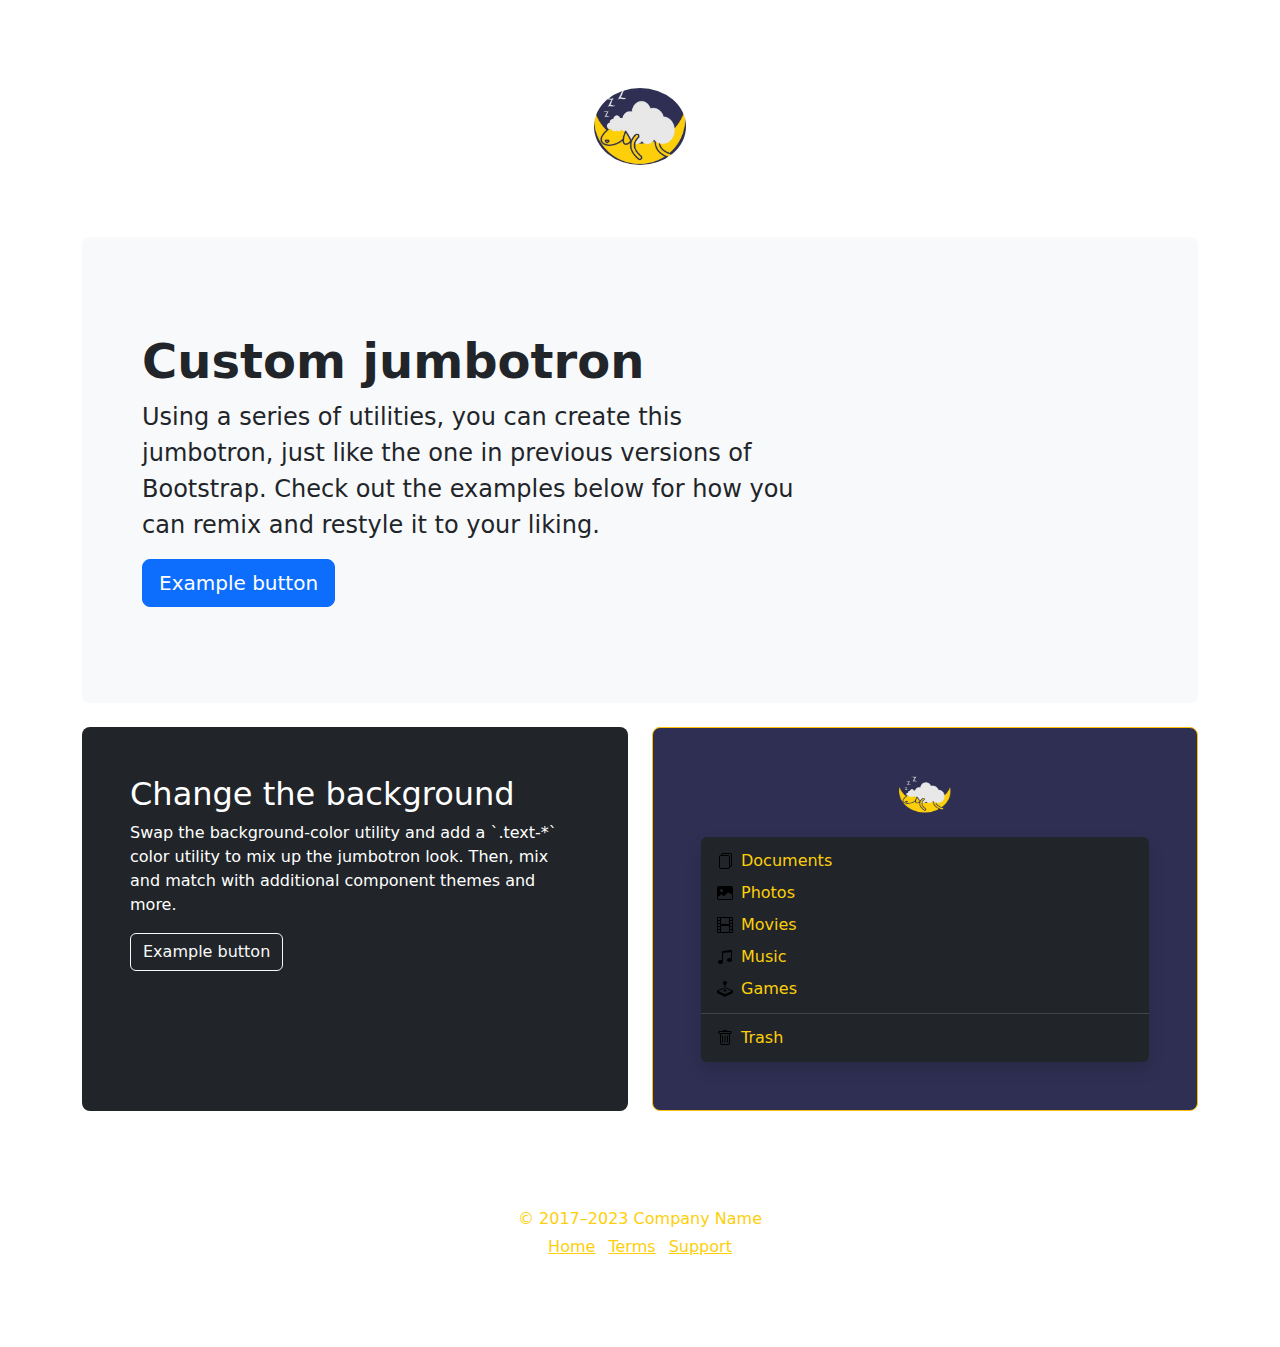
==== aplicacao.html @ 6c1e2eb8 "Add files via upload" ====
<!doctype html>
<html lang="pt-br" data-bs-theme="auto">
  <head><script src="assets/js/color-modes.js"></script>

    <meta charset="utf-8">
    <meta name="viewport" content="width=device-width, initial-scale=1">
    
    <title>PI</title>

    

    
<link rel="stylesheet" type="text/css" href="headers.css">
<link href="assets/dist/css/bootstrap.min.css" rel="stylesheet">
  </head>
  <body class="w-auto p-3 bgcor9">
  <svg xmlns="http://www.w3.org/2000/svg" style="display: none;">
  <symbol id="film" viewBox="0 0 16 16">
    <path d="M0 1a1 1 0 0 1 1-1h14a1 1 0 0 1 1 1v14a1 1 0 0 1-1 1H1a1 1 0 0 1-1-1V1zm4 0v6h8V1H4zm8 8H4v6h8V9zM1 1v2h2V1H1zm2 3H1v2h2V4zM1 7v2h2V7H1zm2 3H1v2h2v-2zm-2 3v2h2v-2H1zM15 1h-2v2h2V1zm-2 3v2h2V4h-2zm2 3h-2v2h2V7zm-2 3v2h2v-2h-2zm2 3h-2v2h2v-2z"/>
  </symbol>

  <symbol id="joystick" viewBox="0 0 16 16">
    <path d="M10 2a2 2 0 0 1-1.5 1.937v5.087c.863.083 1.5.377 1.5.726 0 .414-.895.75-2 .75s-2-.336-2-.75c0-.35.637-.643 1.5-.726V3.937A2 2 0 1 1 10 2z"/>
    <path d="M0 9.665v1.717a1 1 0 0 0 .553.894l6.553 3.277a2 2 0 0 0 1.788 0l6.553-3.277a1 1 0 0 0 .553-.894V9.665c0-.1-.06-.19-.152-.23L9.5 6.715v.993l5.227 2.178a.125.125 0 0 1 .001.23l-5.94 2.546a2 2 0 0 1-1.576 0l-5.94-2.546a.125.125 0 0 1 .001-.23L6.5 7.708l-.013-.988L.152 9.435a.25.25 0 0 0-.152.23z"/>
  </symbol>

  <symbol id="music-note-beamed" viewBox="0 0 16 16">
    <path d="M6 13c0 1.105-1.12 2-2.5 2S1 14.105 1 13c0-1.104 1.12-2 2.5-2s2.5.896 2.5 2zm9-2c0 1.105-1.12 2-2.5 2s-2.5-.895-2.5-2 1.12-2 2.5-2 2.5.895 2.5 2z"/>
    <path fill-rule="evenodd" d="M14 11V2h1v9h-1zM6 3v10H5V3h1z"/>
    <path d="M5 2.905a1 1 0 0 1 .9-.995l8-.8a1 1 0 0 1 1.1.995V3L5 4V2.905z"/>
  </symbol>

  <symbol id="files" viewBox="0 0 16 16">
    <path d="M13 0H6a2 2 0 0 0-2 2 2 2 0 0 0-2 2v10a2 2 0 0 0 2 2h7a2 2 0 0 0 2-2 2 2 0 0 0 2-2V2a2 2 0 0 0-2-2zm0 13V4a2 2 0 0 0-2-2H5a1 1 0 0 1 1-1h7a1 1 0 0 1 1 1v10a1 1 0 0 1-1 1zM3 4a1 1 0 0 1 1-1h7a1 1 0 0 1 1 1v10a1 1 0 0 1-1 1H4a1 1 0 0 1-1-1V4z"/>
  </symbol>

  <symbol id="image-fill" viewBox="0 0 16 16">
    <path d="M.002 3a2 2 0 0 1 2-2h12a2 2 0 0 1 2 2v10a2 2 0 0 1-2 2h-12a2 2 0 0 1-2-2V3zm1 9v1a1 1 0 0 0 1 1h12a1 1 0 0 0 1-1V9.5l-3.777-1.947a.5.5 0 0 0-.577.093l-3.71 3.71-2.66-1.772a.5.5 0 0 0-.63.062L1.002 12zm5-6.5a1.5 1.5 0 1 0-3 0 1.5 1.5 0 0 0 3 0z"/>
  </symbol>

  <symbol id="trash" viewBox="0 0 16 16">
    <path d="M5.5 5.5A.5.5 0 0 1 6 6v6a.5.5 0 0 1-1 0V6a.5.5 0 0 1 .5-.5zm2.5 0a.5.5 0 0 1 .5.5v6a.5.5 0 0 1-1 0V6a.5.5 0 0 1 .5-.5zm3 .5a.5.5 0 0 0-1 0v6a.5.5 0 0 0 1 0V6z"/>
    <path fill-rule="evenodd" d="M14.5 3a1 1 0 0 1-1 1H13v9a2 2 0 0 1-2 2H5a2 2 0 0 1-2-2V4h-.5a1 1 0 0 1-1-1V2a1 1 0 0 1 1-1H6a1 1 0 0 1 1-1h2a1 1 0 0 1 1 1h3.5a1 1 0 0 1 1 1v1zM4.118 4 4 4.059V13a1 1 0 0 0 1 1h6a1 1 0 0 0 1-1V4.059L11.882 4H4.118zM2.5 3V2h11v1h-11z"/>
  </symbol>

  <symbol id="question-circle" viewBox="0 0 16 16">
    <path d="M8 15A7 7 0 1 1 8 1a7 7 0 0 1 0 14zm0 1A8 8 0 1 0 8 0a8 8 0 0 0 0 16z"/>
    <path d="M5.255 5.786a.237.237 0 0 0 .241.247h.825c.138 0 .248-.113.266-.25.09-.656.54-1.134 1.342-1.134.686 0 1.314.343 1.314 1.168 0 .635-.374.927-.965 1.371-.673.489-1.206 1.06-1.168 1.987l.003.217a.25.25 0 0 0 .25.246h.811a.25.25 0 0 0 .25-.25v-.105c0-.718.273-.927 1.01-1.486.609-.463 1.244-.977 1.244-2.056 0-1.511-1.276-2.241-2.673-2.241-1.267 0-2.655.59-2.75 2.286zm1.557 5.763c0 .533.425.927 1.01.927.609 0 1.028-.394 1.028-.927 0-.552-.42-.94-1.029-.94-.584 0-1.009.388-1.009.94z"/>
  </symbol>

  <symbol id="arrow-left-short" viewBox="0 0 16 16">
    <path fill-rule="evenodd" d="M12 8a.5.5 0 0 1-.5.5H5.707l2.147 2.146a.5.5 0 0 1-.708.708l-3-3a.5.5 0 0 1 0-.708l3-3a.5.5 0 1 1 .708.708L5.707 7.5H11.5a.5.5 0 0 1 .5.5z"/>
  </symbol>

  <symbol id="arrow-right-short" viewBox="0 0 16 16">
    <path fill-rule="evenodd" d="M4 8a.5.5 0 0 1 .5-.5h5.793L8.146 5.354a.5.5 0 1 1 .708-.708l3 3a.5.5 0 0 1 0 .708l-3 3a.5.5 0 0 1-.708-.708L10.293 8.5H4.5A.5.5 0 0 1 4 8z"/>
  </symbol>
</svg>
<main>
  <div class="container py-4">
    <div class="py-5 text-center txtcor1">
        <img class="d-block mx-auto mb-4 rounded-circle" src="imagem/logo1.jpg" alt="" width="92" height="77">
    </div>
    

    <div class="p-5 mb-4 bg-body-tertiary rounded-3">
      <div class="container-fluid py-5">
        <h1 class="display-5 fw-bold">Custom jumbotron</h1>
        <p class="col-md-8 fs-4">Using a series of utilities, you can create this jumbotron, just like the one in previous versions of Bootstrap. Check out the examples below for how you can remix and restyle it to your liking.</p>
        <button class="btn btn-primary btn-lg" type="button">Example button</button>
      </div>
    </div>

    <div class="row align-items-md-stretch">
      <div class="col-md-6">
        <div class="h-100 p-5 text-bg-dark rounded-3">
          <h2>Change the background</h2>
          <p>Swap the background-color utility and add a `.text-*` color utility to mix up the jumbotron look. Then, mix and match with additional component themes and more.</p>
          <button class="btn btn-outline-light" type="button">Example button</button>
        </div>
      </div>
      <div class="col-md-6">
        <div class="h-100 p-5 bgcor6 rounded-3 border border-warning"> 
          <img class="d-block mx-auto mb-4" src="imagem/logo1.jpg" alt="" width="52" height="37">

          <ul class="dropdown-menu d-block position-static mx-0 border-0 shadow w-220px " data-bs-theme="dark">
            <li>
              <a class="dropdown-item d-flex gap-2 align-items-center" href="#">
                <svg class="bi" width="16" height="16"><use xlink:href="#files"/></svg>
                <h7 class="txtcor1">Documents</h7>
              </a>
            </li>
           <li>
              <a class="dropdown-item d-flex gap-2 align-items-center" href="#">
                <svg class="bi" width="16" height="16"><use xlink:href="#image-fill"/></svg>
                <h7 class="txtcor1">Photos</h7>
              </a>
            </li>
            <li>
              <a class="dropdown-item d-flex gap-2 align-items-center" href="#">
                <svg class="bi" width="16" height="16"><use xlink:href="#film"/></svg>
                <h7 class="txtcor1">Movies</h7>
              </a>
            </li>
            <li>
              <a class="dropdown-item d-flex gap-2 align-items-center " href="https://youtu.be/lP3I1KeKOLs"target="_blank">
                <svg class="bi" width="16" height="16"><use xlink:href="#music-note-beamed"/></svg>
                <h7 class="txtcor1">Music</h7>
              </a>
            </li>
            <li>
              <a class="dropdown-item d-flex gap-2 align-items-center" href="#">
                <svg class="bi" width="16" height="16"><use xlink:href="#joystick"/></svg>
                <h7 class="txtcor1">Games</h7>
              </a>
            </li>
            <li><hr class="dropdown-divider"></li>
            <li>
              <a class="dropdown-item d-flex gap-2 align-items-center" href="#">
                <svg class="bi" width="16" height="16"><use xlink:href="#trash"/></svg>
                <h7 class="txtcor1">Trash</h7>
             </a>
            </li>
         </ul>
        </div>
      </div>
    </div>

    <footer class="my-5 pt-5 text-body-secondary text-center text-small">
        <p class="mb-1 txtcor1">&copy; 2017–2023 Company Name</p>
        <ul class="list-inline">
          <li class="list-inline-item "><a class="txtcor1" href="index.html">Home</a></li>
          <li class="list-inline-item"><a class="txtcor1" href="#">Terms</a></li>
          <li class="list-inline-item"><a class="txtcor1" href="#">Support</a></li>
        </ul>
    </footer>
  </div>
</main>
  </body>
</html>
---- headers.css ----
:root {
   --cor1: #172C3C;  /* sleep modeby annajak HEX 172C3C e RGB 23,44,60*/ 
   --cor2: #274862; /* zzzzzzz by annajak HEX 274862 e RGB 39,72,98*/ 
   --cor3: #995052;    /*slow heartbeatsby annajak HEX 995052 e RGB 153,80,82*/
   --cor4: #D96831;     /* falling asleepby annajak HEX D96831 e RGB 217,104,49*/
   --cor5: #E6B33D;  /*a new day will startby annajak HEX E6B33D e RGB 230,179,61*/
   --cor6: #2F2F53; /*Cor logo fundo HEX 2F2F53 e RGB 47,47,83*/
   --cor7: #FDCF0A; /*Cor logo fundo HEX FDCF0A e RGB 253,207,10*/
   --cor8: #056E87; 
   --cor10: #000000;
}
.bgcor1 {background-color: var(--cor1);}
.bgcor2  {background-color: var(--cor2);}
.bgcor3     {background-color: var(--cor3);}
.bgcor4 {background-color: var(--cor4);}
.bgcor5    {background-color: var(--cor5);}
.bgcor6    {background-color: var(--cor6);}
.bgcor8   {background-color: var(--cor8);}
.bgcor9   {
  background-image: url("imagem/bgceu.jpg");
  background-size: 100%; 
}
.bgcor10   {
  background-image: url("imagem/bg2.jpg");
  background-size: cover; /*https://www.freepik.com/free-photo/rear-view-woman-stretching-body-after-awakening-bed_3699872.htm#page=2&query=good%20dream&position=9&from_view=search&track=ais*/
  background-position: center;
  background-repeat: no-repeat;
}
.bgcor11   {
  background-image: url("imagem/bg3.jpg");
  background-size: cover; /*https://www.freepik.com/free-photo/rear-view-woman-stretching-body-after-awakening-bed_3699872.htm#page=2&query=good%20dream&position=9&from_view=search&track=ais*/
}
.bgcor12   {background-color: var(--cor7);}


.txtcor1   {color: var(--cor7);}
.txtcor2 {color:  var(--cor10);}
.txtcor3 {color:  var(--cor6);}

.bordaamarela {border-color: var(--cor7);}

body {
  height:100%; 
  width:100%;
}
header{
  border-radius: 5px;
  height: 100px;
  width: 1100px;
}

body {
  border-radius: 3px;
  display: flex;
  align-items: center;
  flex-direction: column;
}

.form-signin {
  max-width: 330px;
  padding: 15px;
}

.form-signin .form-floating:focus-within {
  z-index: 2;
}

.form-signin input[type="email"] {
  margin-bottom: -1px;
  border-bottom-right-radius: 0;
  border-bottom-left-radius: 0;
}

.form-signin input[type="password"] {
  margin-bottom: 10px;
  border-top-left-radius: 0;
  border-top-right-radius: 0;
}
.btn-primeiro{background-color:var(--cor6); color:var(--cor7);border-color:var(--cor7)}
.btn-segundo{background-color:var(--cor7); color:var(--cor6);border-color:var(--cor7)}
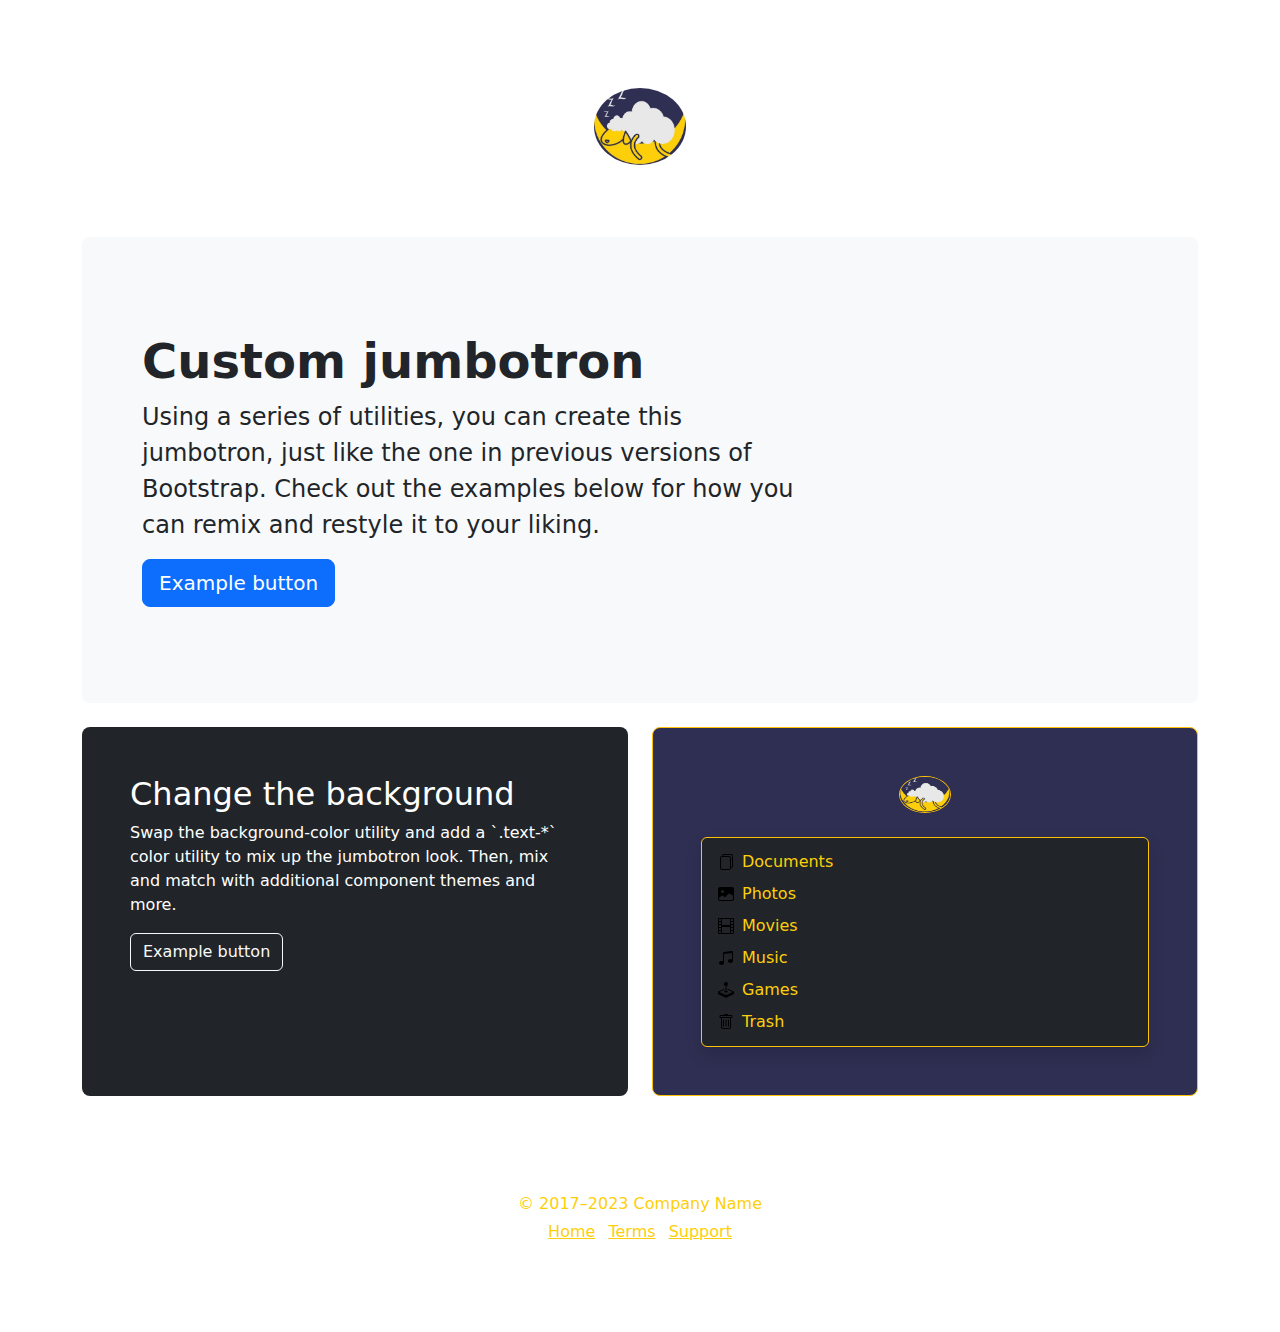
==== commit ca24d1e1: "Add files via upload" ====
--- a/aplicacao.html
+++ b/aplicacao.html
@@ -81,9 +81,9 @@
       </div>
       <div class="col-md-6">
         <div class="h-100 p-5 bgcor6 rounded-3 border border-warning"> 
-          <img class="d-block mx-auto mb-4" src="imagem/logo1.jpg" alt="" width="52" height="37">
+          <img class="d-block mx-auto mb-4 border border-warning rounded-circle" src="imagem/logo1.jpg" alt="" width="52" height="37">
 
-          <ul class="dropdown-menu d-block position-static mx-0 border-0 shadow w-220px " data-bs-theme="dark">
+          <ul class="dropdown-menu d-block position-static mx-0 border border-warning shadow w-220px " data-bs-theme="dark">
             <li>
               <a class="dropdown-item d-flex gap-2 align-items-center" href="#">
                 <svg class="bi" width="16" height="16"><use xlink:href="#files"/></svg>
@@ -114,7 +114,7 @@
                 <h7 class="txtcor1">Games</h7>
               </a>
             </li>
-            <li><hr class="dropdown-divider"></li>
+            
             <li>
               <a class="dropdown-item d-flex gap-2 align-items-center" href="#">
                 <svg class="bi" width="16" height="16"><use xlink:href="#trash"/></svg>
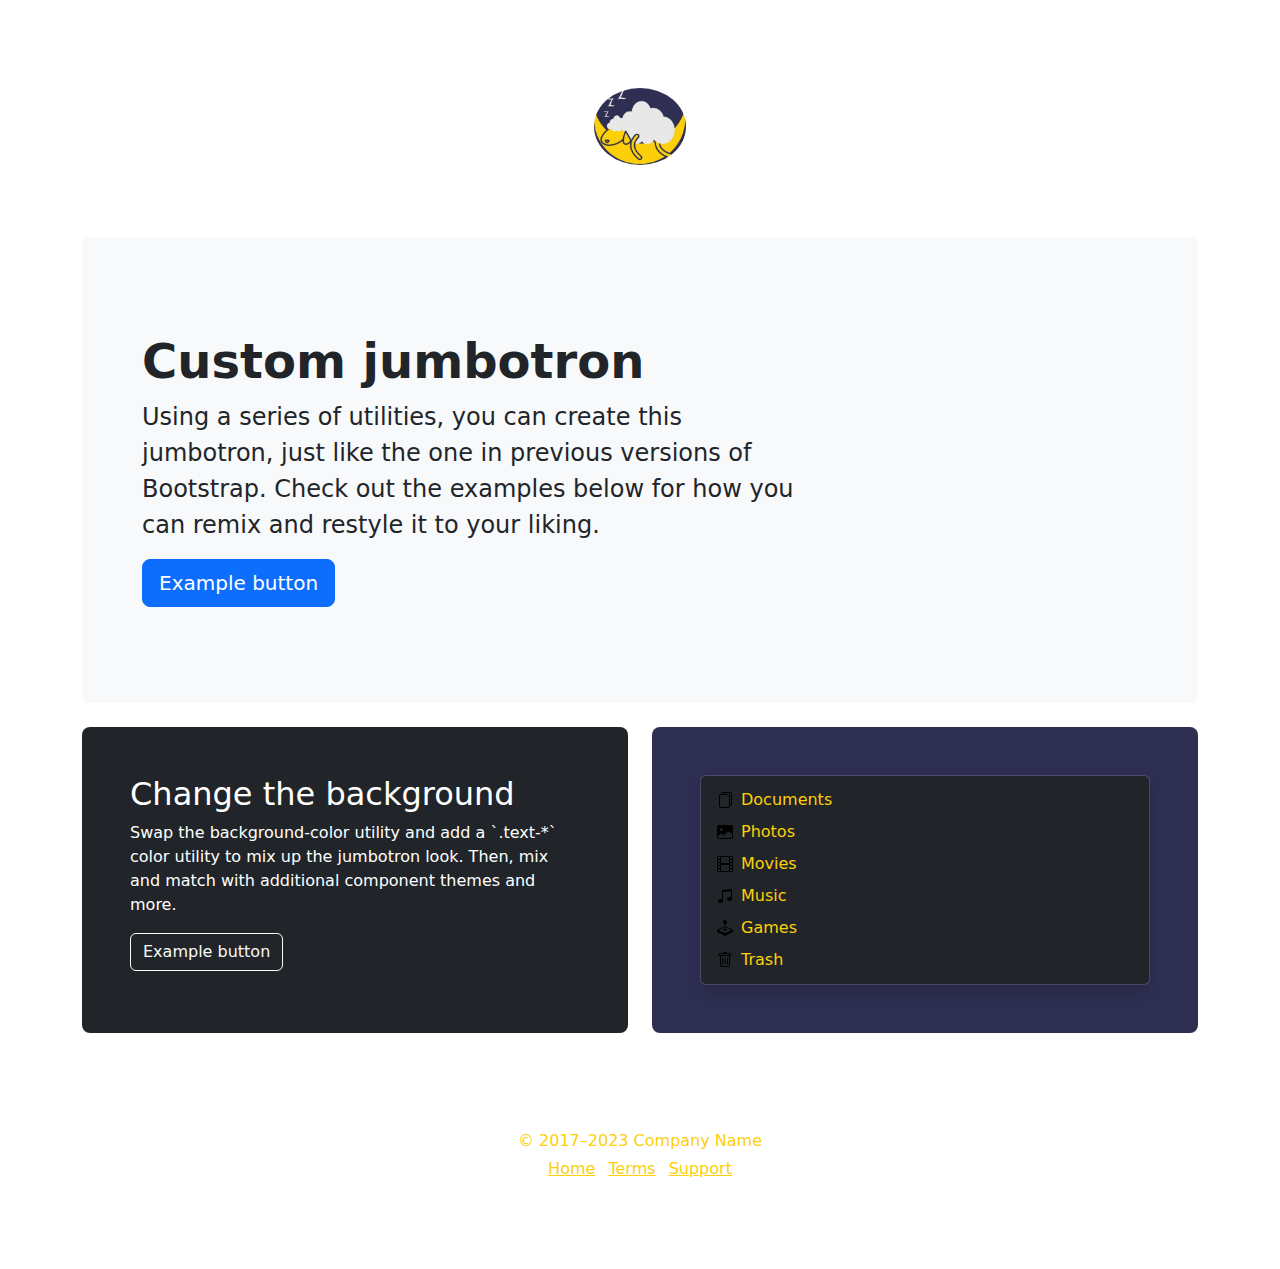
==== commit 3193f413: "Att do cadastro e aplicação" ====
--- a/aplicacao.html
+++ b/aplicacao.html
@@ -80,10 +80,10 @@
         </div>
       </div>
       <div class="col-md-6">
-        <div class="h-100 p-5 bgcor6 rounded-3 border border-warning"> 
-          <img class="d-block mx-auto mb-4 border border-warning rounded-circle" src="imagem/logo1.jpg" alt="" width="52" height="37">
+        <div class="h-100 p-5 bgcor6 rounded-3"> 
+          
 
-          <ul class="dropdown-menu d-block position-static mx-0 border border-warning shadow w-220px " data-bs-theme="dark">
+          <ul class="dropdown-menu d-block position-static mx-0 shadow w-220px " data-bs-theme="dark">
             <li>
               <a class="dropdown-item d-flex gap-2 align-items-center" href="#">
                 <svg class="bi" width="16" height="16"><use xlink:href="#files"/></svg>
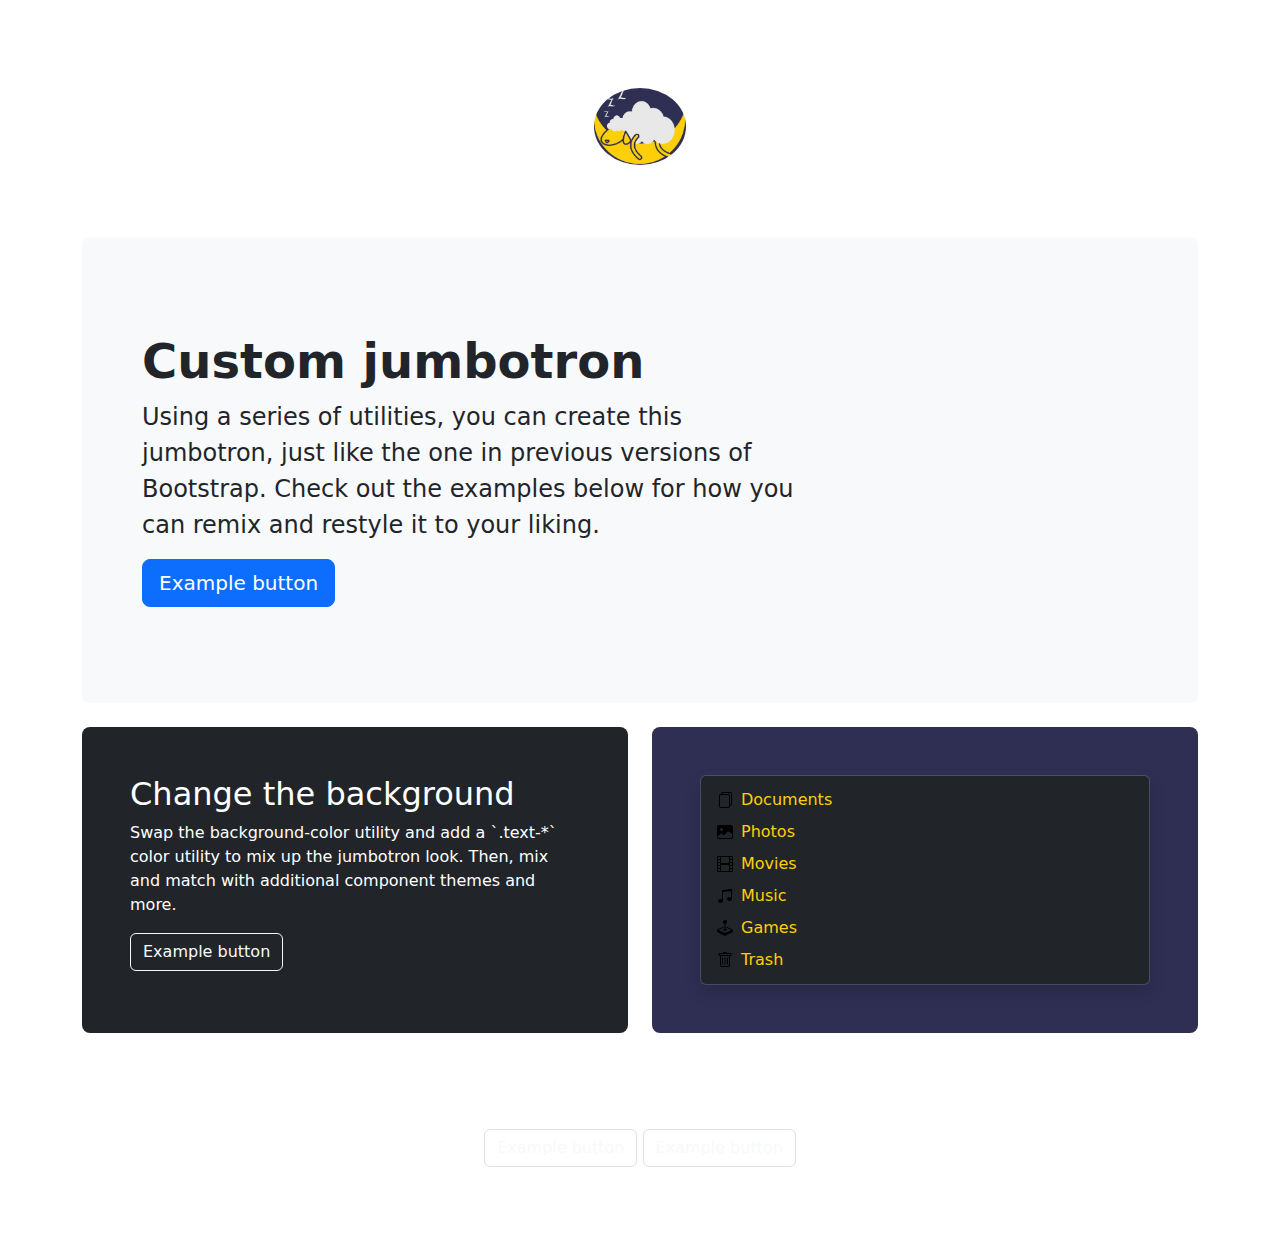
==== commit d87e1c6d: "Add files via upload" ====
--- a/aplicacao.html
+++ b/aplicacao.html
@@ -9,9 +9,9 @@
 
     
 
+    <link rel="stylesheet" type="text/css" href="headers.css">
     
-<link rel="stylesheet" type="text/css" href="headers.css">
-<link href="assets/dist/css/bootstrap.min.css" rel="stylesheet">
+    <link href="assets/dist/css/bootstrap.min.css" rel="stylesheet">
   </head>
   <body class="w-auto p-3 bgcor9">
   <svg xmlns="http://www.w3.org/2000/svg" style="display: none;">
@@ -124,14 +124,15 @@
          </ul>
         </div>
       </div>
+      
     </div>
 
     <footer class="my-5 pt-5 text-body-secondary text-center text-small">
-        <p class="mb-1 txtcor1">&copy; 2017–2023 Company Name</p>
+        
         <ul class="list-inline">
-          <li class="list-inline-item "><a class="txtcor1" href="index.html">Home</a></li>
-          <li class="list-inline-item"><a class="txtcor1" href="#">Terms</a></li>
-          <li class="list-inline-item"><a class="txtcor1" href="#">Support</a></li>
+          <button class="btn btn-outline-light border" type="button">Example button</button>
+          <button class="btn btn-outline-light border" type="button">Example button</button>
+          
         </ul>
     </footer>
   </div>
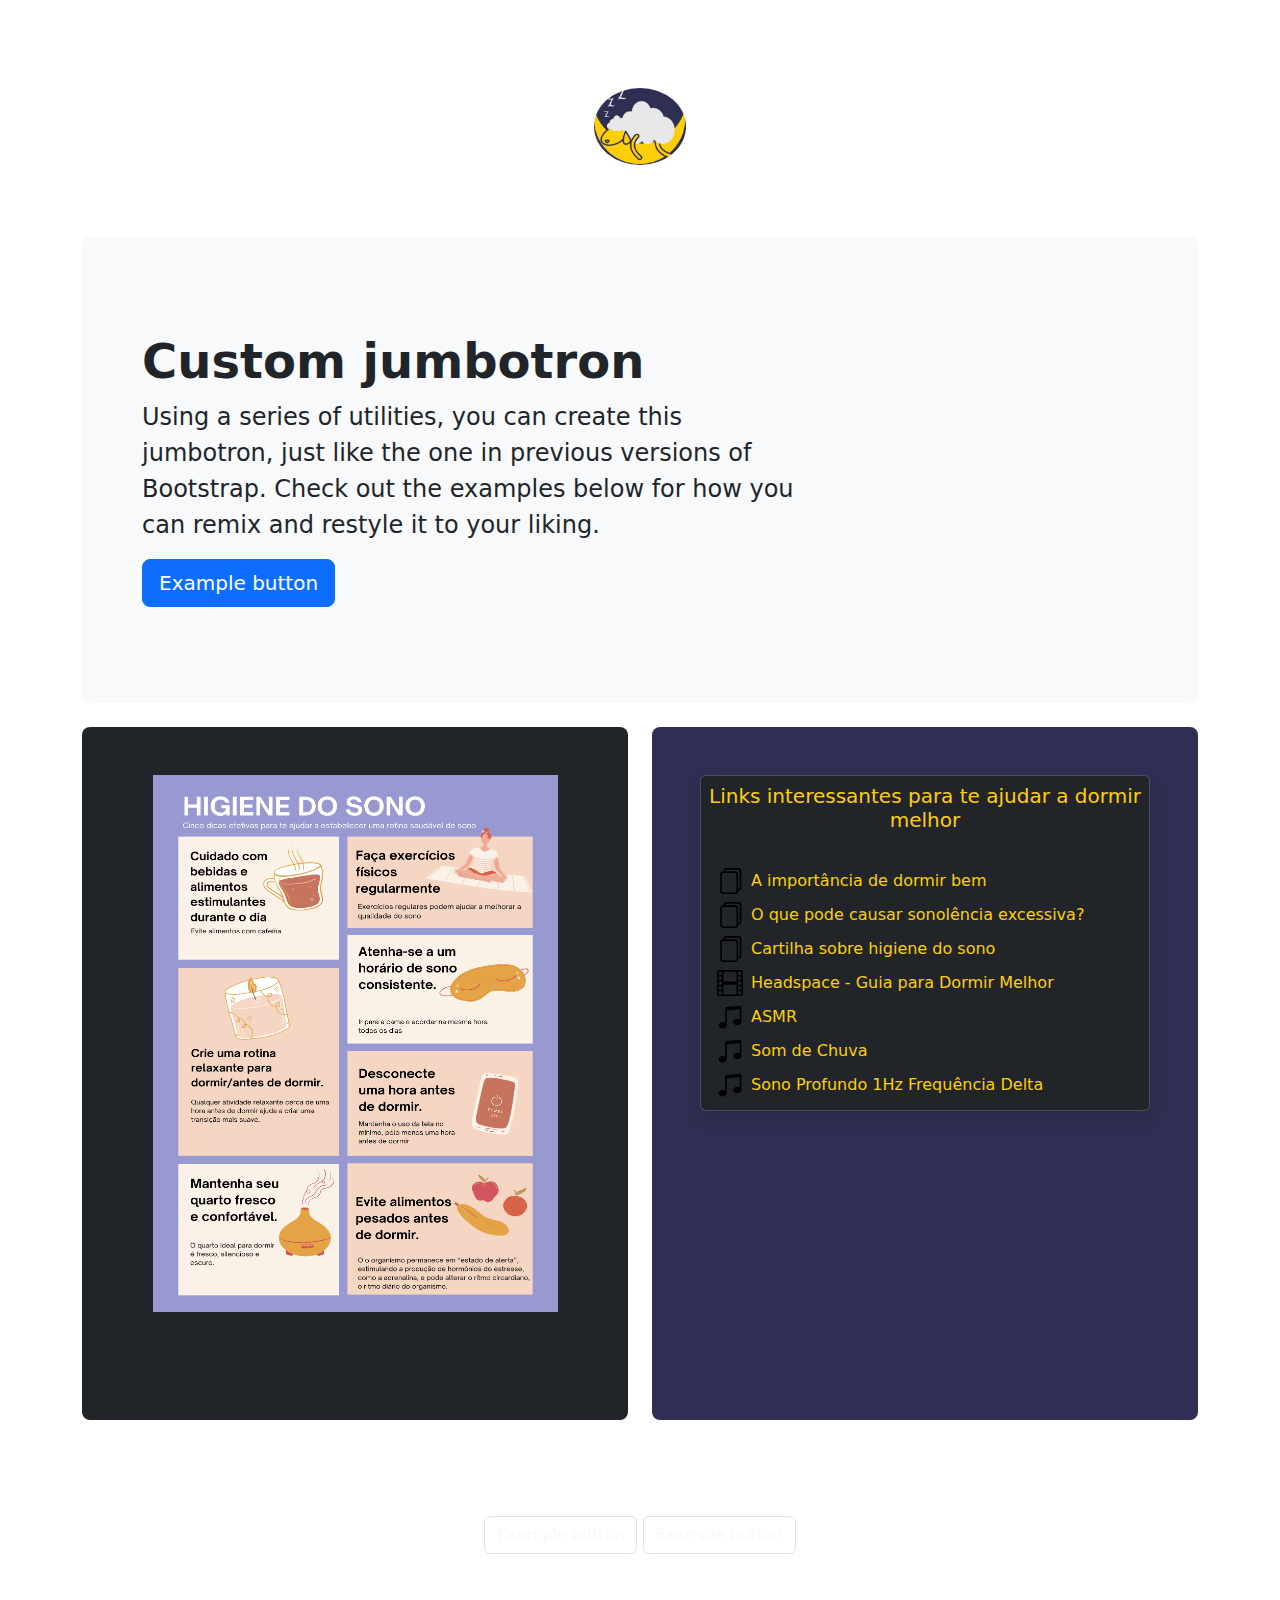
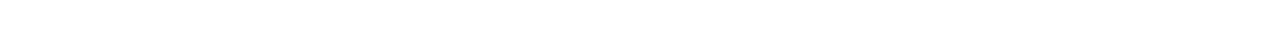
==== commit 2b1df271: "Add files via upload" ====
--- a/aplicacao.html
+++ b/aplicacao.html
@@ -74,9 +74,7 @@
     <div class="row align-items-md-stretch">
       <div class="col-md-6">
         <div class="h-100 p-5 text-bg-dark rounded-3">
-          <h2>Change the background</h2>
-          <p>Swap the background-color utility and add a `.text-*` color utility to mix up the jumbotron look. Then, mix and match with additional component themes and more.</p>
-          <button class="btn btn-outline-light" type="button">Example button</button>
+          <img class="d-block mx-auto mb-4" src="imagem/imagem.png" alt="" width="90%" height="90%" id="teste">
         </div>
       </div>
       <div class="col-md-6">
@@ -84,41 +82,49 @@
           
 
           <ul class="dropdown-menu d-block position-static mx-0 shadow w-220px " data-bs-theme="dark">
+            <h5 class="text-center txtcor1">Links interessantes para te ajudar a dormir melhor</h5>
+            <br>
             <li>
-              <a class="dropdown-item d-flex gap-2 align-items-center" href="#">
-                <svg class="bi" width="16" height="16"><use xlink:href="#files"/></svg>
-                <h7 class="txtcor1">Documents</h7>
+              <a class="dropdown-item d-flex gap-2 align-items-center" href="http://biton.uspnet.usp.br/espaber/?materia=a-importancia-de-dormir-bem"target="_blank">
+                <svg class="bi" width="26" height="26"><use xlink:href="#files"/></svg>
+                <h7 class="txtcor1">A importância de dormir bem</h7>
+              </a>
+            </li>
+            <li>
+              <a class="dropdown-item d-flex gap-2 align-items-center" href="https://www.scielo.br/j/rbp/a/vpFsp6ThNQqLSPDCkThKS3q/"target="_blank">
+                <svg class="bi" width="26" height="26"><use xlink:href="#files"/></svg>
+                <h7 class="txtcor1">O que pode causar sonolência excessiva?</h7>
               </a>
             </li>
            <li>
-              <a class="dropdown-item d-flex gap-2 align-items-center" href="#">
-                <svg class="bi" width="16" height="16"><use xlink:href="#image-fill"/></svg>
-                <h7 class="txtcor1">Photos</h7>
+              <a class="dropdown-item d-flex gap-2 align-items-center" href="https://proaes.ufra.edu.br/images/CartilhaHigiene_do_SonoPsis-1.pdf"target="_blank">
+                <svg class="bi" width="26" height="26"><use xlink:href="#files"/></svg>
+                <h7 class="txtcor1">Cartilha sobre higiene do sono</h7>
               </a>
             </li>
             <li>
-              <a class="dropdown-item d-flex gap-2 align-items-center" href="#">
-                <svg class="bi" width="16" height="16"><use xlink:href="#film"/></svg>
-                <h7 class="txtcor1">Movies</h7>
+              <a class="dropdown-item d-flex gap-2 align-items-center" href="https://www.netflix.com/title/81328827"target="_blank">
+                <svg class="bi" width="26" height="26"><use xlink:href="#film"/></svg>
+                <h7 class="txtcor1">Headspace - Guia para Dormir Melhor</h7>
               </a>
             </li>
             <li>
-              <a class="dropdown-item d-flex gap-2 align-items-center " href="https://youtu.be/lP3I1KeKOLs"target="_blank">
-                <svg class="bi" width="16" height="16"><use xlink:href="#music-note-beamed"/></svg>
-                <h7 class="txtcor1">Music</h7>
+              <a class="dropdown-item d-flex gap-2 align-items-center " href="https://youtu.be/G7On00RWvAk"target="_blank">
+                <svg class="bi" width="26" height="26"><use xlink:href="#music-note-beamed"/></svg>
+                <h7 class="txtcor1">ASMR</h7>
               </a>
             </li>
             <li>
-              <a class="dropdown-item d-flex gap-2 align-items-center" href="#">
-                <svg class="bi" width="16" height="16"><use xlink:href="#joystick"/></svg>
-                <h7 class="txtcor1">Games</h7>
+              <a class="dropdown-item d-flex gap-2 align-items-center" href="https://youtu.be/G-n3IKnGI5U"target="_blank">
+                <svg class="bi" width="26" height="26"><use xlink:href="#music-note-beamed"/></svg>
+                <h7 class="txtcor1">Som de Chuva</h7>
               </a>
             </li>
             
             <li>
-              <a class="dropdown-item d-flex gap-2 align-items-center" href="#">
-                <svg class="bi" width="16" height="16"><use xlink:href="#trash"/></svg>
-                <h7 class="txtcor1">Trash</h7>
+              <a class="dropdown-item d-flex gap-2 align-items-center" href="https://www.youtube.com/live/VnTogGNWvIo?feature=share"target="_blank">
+                <svg class="bi" width="26" height="26"><use xlink:href="#music-note-beamed"/></svg>
+                <h7 class="txtcor1">Sono Profundo 1Hz Frequência Delta</h7>
              </a>
             </li>
          </ul>
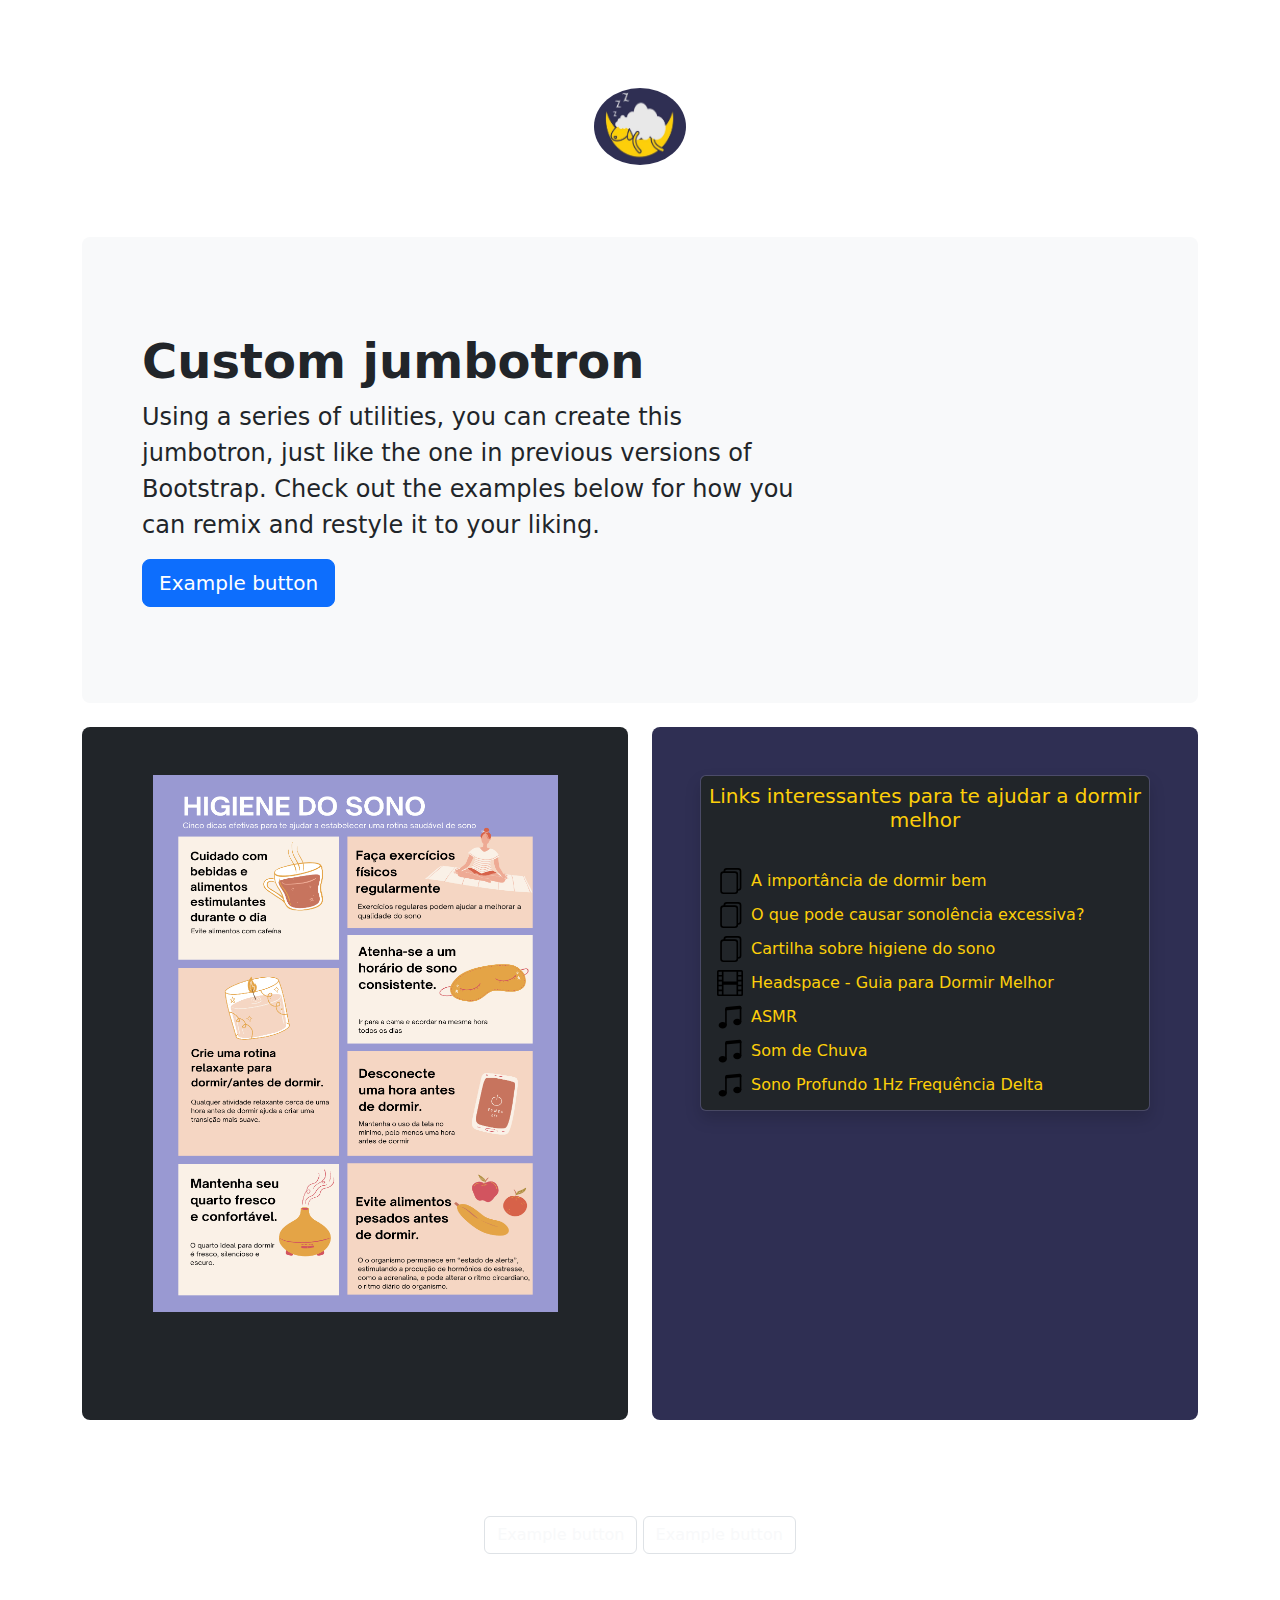
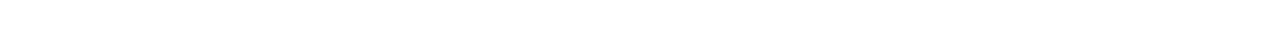
==== commit bce091e1: "Add files via upload" ====
--- a/aplicacao.html
+++ b/aplicacao.html
@@ -59,7 +59,7 @@
 <main>
   <div class="container py-4">
     <div class="py-5 text-center txtcor1">
-        <img class="d-block mx-auto mb-4 rounded-circle" src="imagem/logo1.jpg" alt="" width="92" height="77">
+        <img class="d-block mx-auto mb-4 rounded-circle" src="imagem/logo1.png" alt="" width="92" height="77">
     </div>
     
 
